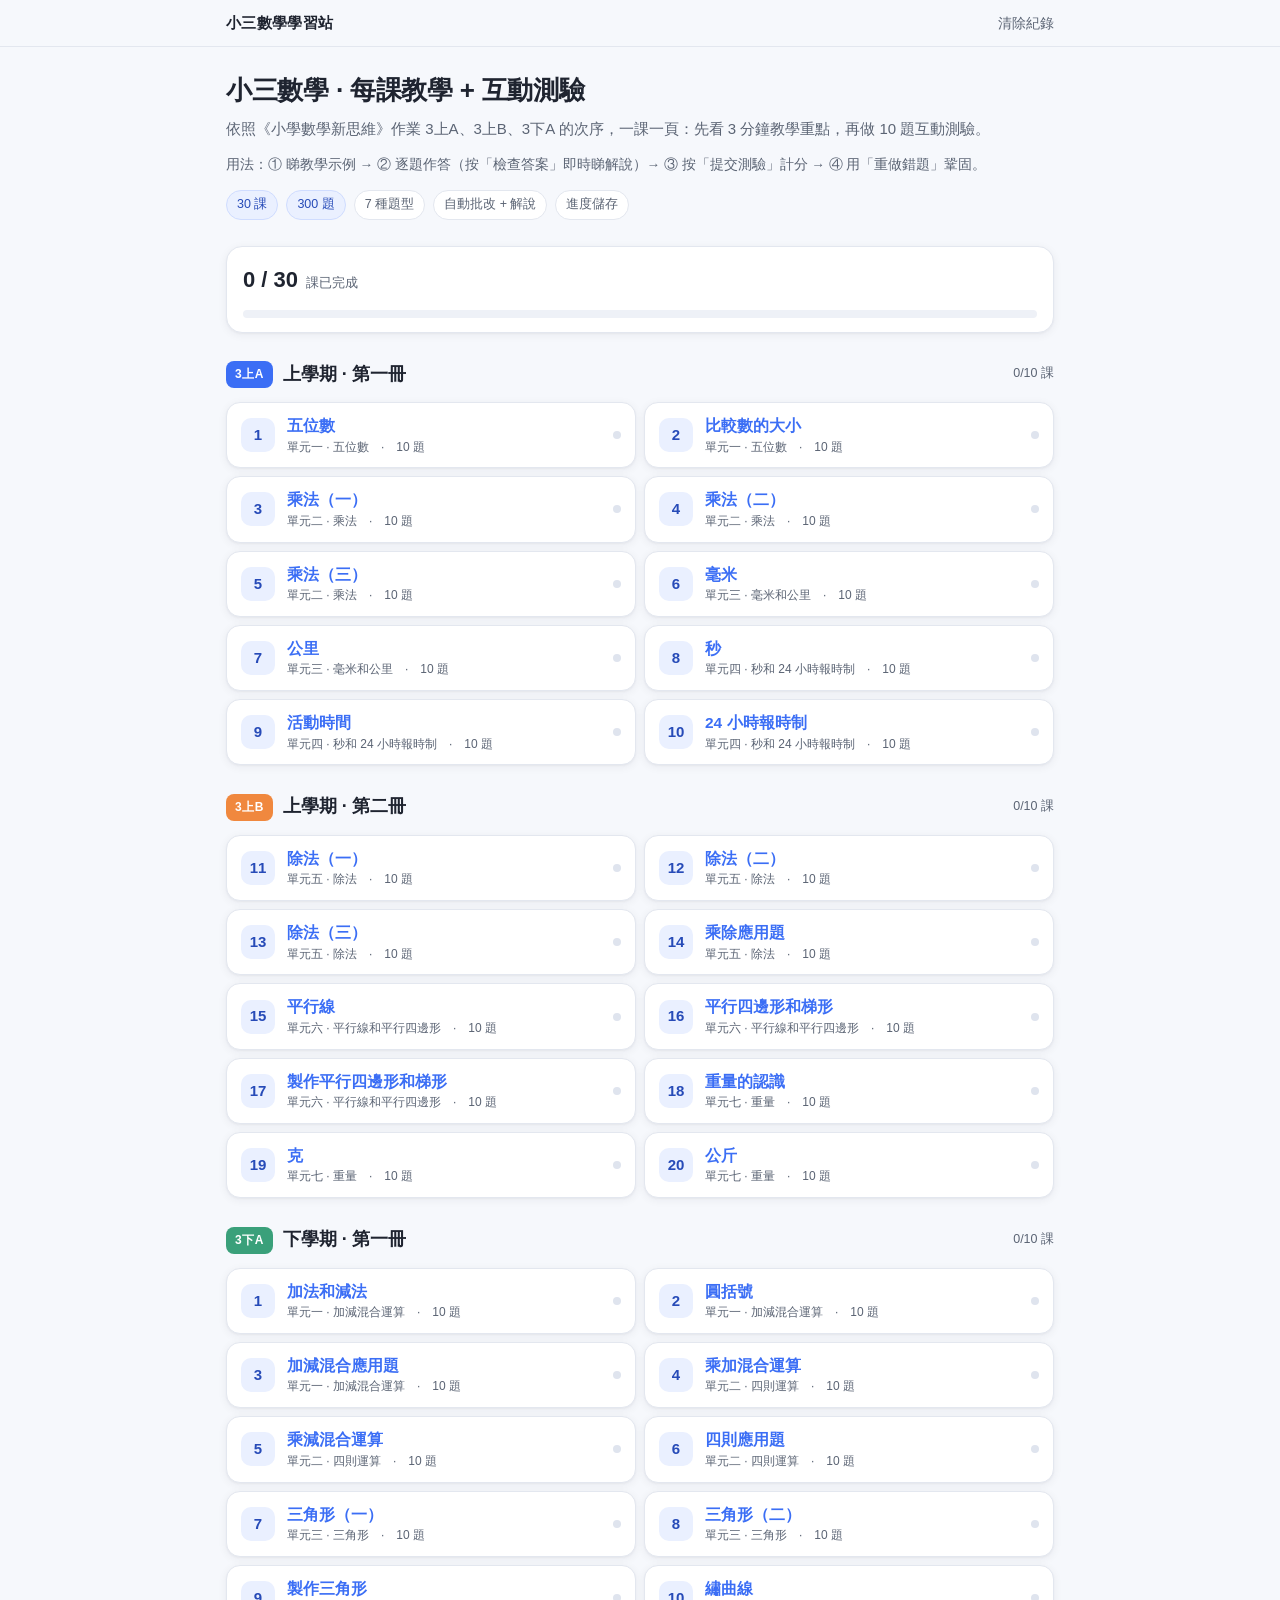
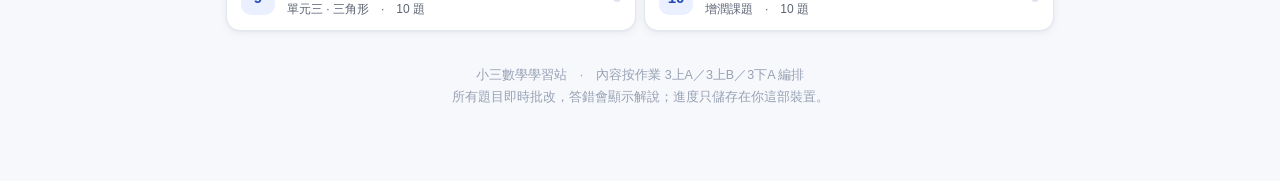
==== index.html @ 70c46300 "小三數學學習站：30 課教學 + 300 題互動測驗（3上A/3上B/3下A）" ====
<!DOCTYPE html>
<html lang="zh-Hant-HK">
<head>
<meta charset="utf-8">
<meta name="viewport" content="width=device-width, initial-scale=1, viewport-fit=cover">
<title>小三數學學習站｜3上A · 3上B · 3下A</title>
<meta name="description" content="跟住《小學數學新思維》3上A、3上B、3下A 每一課：簡單教學重點 ＋ 互動測驗（選擇、多選、填充、判斷、排序、配對、圖形題）。">
<meta name="theme-color" content="#f6f8fc">
<link rel="stylesheet" href="assets/style.css">
<link rel="icon" href="data:image/svg+xml,%3Csvg xmlns='http://www.w3.org/2000/svg' viewBox='0 0 64 64'%3E%3Crect width='64' height='64' rx='14' fill='%233b6ef5'/%3E%3Ctext x='32' y='44' font-size='34' text-anchor='middle' fill='%23fff' font-family='sans-serif' font-weight='bold'%3E3%3C/text%3E%3C/svg%3E">
</head>
<body data-page="hub">

<div class="topbar"><div class="inner">
  <span class="brandmini">小三數學學習站</span>
  <span class="spacer"></span>
  <a class="backlink" href="#" id="reset">清除紀錄</a>
</div></div>

<div class="wrap">
  <div class="hero">
    <h1>小三數學 · 每課教學 + 互動測驗</h1>
    <p>依照《小學數學新思維》作業 3上A、3上B、3下A 的次序，一課一頁：先看 3 分鐘教學重點，再做 10 題互動測驗。</p>
    <p style="margin-top:10px;font-size:13.5px">用法：① 睇教學示例 → ② 逐題作答（按「檢查答案」即時睇解說）→ ③ 按「提交測驗」計分 → ④ 用「重做錯題」鞏固。</p>
    <div class="badges">
      <span class="badge on">30 課</span>
      <span class="badge on">300 題</span>
      <span class="badge">7 種題型</span>
      <span class="badge">自動批改 + 解說</span>
      <span class="badge">進度儲存</span>
    </div>
  </div>

  <div id="hub"></div>

  <div class="footer">
    小三數學學習站　·　內容按作業 3上A／3上B／3下A 編排<br>
    所有題目即時批改，答錯會顯示解說；進度只儲存在你這部裝置。
  </div>
</div>

<script src="assets/app.js"></script>
<script src="data/book-a.js"></script>
<script src="data/book-b.js"></script>
<script src="data/book-c.js"></script>
</body>
</html>
---- assets/style.css ----
:root {
  --ink: #1f2430;
  --ink-soft: #5b6474;
  --line: #e3e7ef;
  --bg: #f6f8fc;
  --card: #ffffff;
  --brand: #3b6ef5;
  --brand-ink: #274bb8;
  --brand-soft: #eaf0ff;
  --ok: #17a673;
  --ok-soft: #e6f7f0;
  --bad: #e0483d;
  --bad-soft: #fdeceb;
  --warn: #d98a00;
  --warn-soft: #fff5e0;
  --r: 16px;
  --shadow: 0 2px 10px rgba(31, 36, 48, .06), 0 1px 2px rgba(31, 36, 48, .04);
}

* { box-sizing: border-box; -webkit-tap-highlight-color: transparent; }

html { -webkit-text-size-adjust: 100%; }

body {
  margin: 0;
  font-family: -apple-system, BlinkMacSystemFont, "PingFang HK", "Noto Sans TC", "Microsoft JhengHei", "Helvetica Neue", Arial, sans-serif;
  color: var(--ink);
  background: var(--bg);
  line-height: 1.75;
  font-size: 16px;
}

a { color: var(--brand); text-decoration: none; }

.wrap { max-width: 860px; margin: 0 auto; padding: 0 16px 72px; }

/* ---------- top bar ---------- */
.topbar {
  position: sticky; top: 0; z-index: 30;
  background: rgba(246, 248, 252, .92);
  backdrop-filter: saturate(180%) blur(12px);
  border-bottom: 1px solid var(--line);
}
.topbar .inner {
  max-width: 860px; margin: 0 auto; padding: 10px 16px;
  display: flex; align-items: center; gap: 10px;
}
.topbar .brandmini { font-weight: 800; font-size: 15px; letter-spacing: .02em; }
.topbar .spacer { flex: 1; }
.backlink { font-size: 14px; color: var(--ink-soft); }

/* ---------- hero ---------- */
.hero { padding: 26px 0 8px; }
.hero h1 { font-size: 26px; line-height: 1.35; margin: 0 0 8px; letter-spacing: -.01em; }
.hero p { margin: 0; color: var(--ink-soft); font-size: 15px; }
.hero .badges { display: flex; flex-wrap: wrap; gap: 8px; margin-top: 14px; }
.badge {
  font-size: 12.5px; padding: 3px 10px; border-radius: 999px;
  background: var(--card); border: 1px solid var(--line); color: var(--ink-soft);
}
.badge.on { background: var(--brand-soft); border-color: #cfdcff; color: var(--brand-ink); }

/* ---------- progress ---------- */
.overall {
  margin: 18px 0 6px; background: var(--card); border: 1px solid var(--line);
  border-radius: var(--r); padding: 14px 16px; box-shadow: var(--shadow);
}
.overall .row { display: flex; align-items: baseline; gap: 8px; }
.overall .big { font-size: 22px; font-weight: 800; }
.overall .sub { font-size: 13px; color: var(--ink-soft); }
.bar { height: 8px; border-radius: 999px; background: #eef1f7; overflow: hidden; margin-top: 10px; }
.bar > i { display: block; height: 100%; border-radius: 999px; background: linear-gradient(90deg, #3b6ef5, #4fc3a1); transition: width .4s ease; }

/* ---------- book sections ---------- */
.book { margin-top: 26px; }
.bookhead { display: flex; align-items: center; gap: 10px; margin-bottom: 12px; }
.booktag {
  font-size: 12px; font-weight: 800; letter-spacing: .04em;
  padding: 3px 9px; border-radius: 8px; color: #fff; background: var(--brand);
}
.booktag.b { background: #f0883e; }
.booktag.c { background: #3aa07a; }
.bookhead h2 { font-size: 18px; margin: 0; }
.bookhead .meta { font-size: 12.5px; color: var(--ink-soft); margin-left: auto; }

.lessons { display: grid; grid-template-columns: 1fr; gap: 8px; }
@media (min-width: 620px) { .lessons { grid-template-columns: 1fr 1fr; } }

.lesson {
  display: flex; align-items: center; gap: 12px;
  background: var(--card); border: 1px solid var(--line); border-radius: 14px;
  padding: 12px 14px; box-shadow: var(--shadow);
  transition: transform .12s ease, border-color .12s ease;
}
.lesson:active { transform: scale(.99); }
.lesson .num {
  flex: 0 0 34px; height: 34px; border-radius: 10px;
  display: grid; place-items: center; font-weight: 800; font-size: 15px;
  background: var(--brand-soft); color: var(--brand-ink);
}
.lesson .txt { min-width: 0; flex: 1; }
.lesson .t { display: block; font-weight: 700; font-size: 15.5px; line-height: 1.45; }
.lesson .u { display: block; font-size: 12px; color: var(--ink-soft); margin-top: 1px; line-height: 1.4; }
.lesson .score { font-size: 12px; font-weight: 700; color: var(--ink-soft); white-space: nowrap; }
.lesson .score.done { color: var(--ok); }
.lesson .dot { width: 8px; height: 8px; border-radius: 50%; background: #dfe4ee; }
.lesson .dot.done { background: var(--ok); }

/* ---------- lesson page ---------- */
.lessonhead { padding: 20px 0 6px; }
.lessonhead .unit { font-size: 12.5px; color: var(--brand-ink); font-weight: 700; letter-spacing: .03em; }
.lessonhead h1 { font-size: 25px; margin: 4px 0 10px; }
.goals { margin: 0; padding-left: 0; list-style: none; display: grid; gap: 6px; }
.goals li { font-size: 14px; color: var(--ink-soft); padding-left: 22px; position: relative; }
.goals li::before {
  content: ""; position: absolute; left: 4px; top: .62em;
  width: 7px; height: 7px; border-radius: 50%; background: #b9c8f2;
}

.card {
  background: var(--card); border: 1px solid var(--line);
  border-radius: var(--r); box-shadow: var(--shadow);
  padding: 16px 16px 14px; margin-top: 12px;
}
.card h3 {
  font-size: 16px; margin: 0 0 8px; display: flex; align-items: center; gap: 8px;
}
.card h3 .k {
  width: 22px; height: 22px; border-radius: 7px; flex: 0 0 auto;
  background: var(--brand-soft); color: var(--brand-ink);
  font-size: 12px; font-weight: 800; display: grid; place-items: center;
}
.card p { margin: 0 0 8px; font-size: 15px; }
.card p:last-child { margin-bottom: 0; }
.eg {
  margin-top: 10px; padding: 10px 12px; border-radius: 12px;
  background: #f7f9fe; border: 1px dashed #d7e0f5; font-size: 14.5px;
}
.eg b { color: var(--brand-ink); }
.tipbox {
  margin-top: 12px; padding: 12px 14px; border-radius: 12px; font-size: 14.5px;
  background: var(--warn-soft); border: 1px solid #f4e3bd; color: #7a5400;
}

/* formulas / sums */
.calc { font-variant-numeric: tabular-nums; font-family: "SF Mono", ui-monospace, Menlo, Consolas, monospace; }
.frac { display: inline-flex; flex-direction: column; vertical-align: middle; text-align: center; font-size: .92em; line-height: 1.15; }
.frac > span:first-child { border-bottom: 1.5px solid currentColor; padding: 0 .25em; }
.frac > span:last-child { padding: 0 .25em; }
.box { display: inline-block; min-width: 2.4em; border-bottom: 2px solid #c9d2e4; text-align: center; }

/* quiz */
.quizhead { display: flex; align-items: center; gap: 10px; margin: 30px 0 4px; }
.quizhead h2 { font-size: 19px; margin: 0; }
.quizhead .cnt { margin-left: auto; font-size: 13px; color: var(--ink-soft); }

.q {
  background: var(--card); border: 1px solid var(--line); border-radius: var(--r);
  box-shadow: var(--shadow); padding: 15px 15px 12px; margin-top: 12px;
  scroll-margin-top: 64px;
}
.q .qtop { display: flex; align-items: center; gap: 8px; margin-bottom: 6px; }
.q .qno {
  flex: 0 0 auto; font-size: 12px; font-weight: 800; color: var(--brand-ink);
  background: var(--brand-soft); border-radius: 7px; padding: 2px 7px;
}
.q .qtype { font-size: 11.5px; color: var(--ink-soft); border: 1px solid var(--line); border-radius: 999px; padding: 1px 8px; }
.q .qtext { font-size: 15.5px; margin: 2px 0 10px; }
.q .qtext .hl { background: #fff3c4; border-radius: 4px; padding: 0 2px; }
.opts { display: grid; gap: 8px; }
.opts.two { grid-template-columns: 1fr 1fr; }
.opt {
  display: flex; align-items: center; gap: 10px; width: 100%;
  text-align: left; font: inherit; font-size: 15px; color: inherit;
  background: #fbfcfe; border: 1.5px solid var(--line); border-radius: 12px;
  padding: 10px 12px; cursor: pointer; transition: all .12s ease;
}
.opt:active { transform: scale(.995); }
.opt .k {
  flex: 0 0 24px; height: 24px; border-radius: 7px; display: grid; place-items: center;
  font-size: 12.5px; font-weight: 800; background: #eef2fa; color: var(--ink-soft);
}
.opt.sel { border-color: var(--brand); background: var(--brand-soft); }
.opt.sel .k { background: var(--brand); color: #fff; }
.opt.ok { border-color: var(--ok); background: var(--ok-soft); }
.opt.ok .k { background: var(--ok); color: #fff; }
.opt.bad { border-color: var(--bad); background: var(--bad-soft); }
.opt.bad .k { background: var(--bad); color: #fff; }
.opt[disabled] { cursor: default; }
.opt svg { display: block; }

.figrid { display: grid; grid-template-columns: repeat(2, 1fr); gap: 8px; }
@media (min-width: 560px) { .figrid { grid-template-columns: repeat(4, 1fr); } }
.figopt {
  background: #fbfcfe; border: 1.5px solid var(--line); border-radius: 12px;
  padding: 6px; cursor: pointer; text-align: center; transition: all .12s ease;
}
.figopt .lab { font-size: 12.5px; font-weight: 800; color: var(--ink-soft); }
.figopt.sel { border-color: var(--brand); background: var(--brand-soft); }
.figopt.sel .lab { color: var(--brand-ink); }
.figopt.ok { border-color: var(--ok); background: var(--ok-soft); }
.figopt.bad { border-color: var(--bad); background: var(--bad-soft); }
.figopt svg { width: 100%; height: auto; }

.inputrow { display: flex; align-items: center; gap: 8px; flex-wrap: wrap; }
input.ans {
  font: inherit; font-size: 16px; padding: 9px 12px; width: 150px;
  border: 1.5px solid var(--line); border-radius: 10px; background: #fbfcfe; color: var(--ink);
}
input.ans:focus { outline: none; border-color: var(--brand); background: #fff; box-shadow: 0 0 0 3px var(--brand-soft); }
input.ans.ok { border-color: var(--ok); background: var(--ok-soft); }
input.ans.bad { border-color: var(--bad); background: var(--bad-soft); }
.unit { font-size: 15px; color: var(--ink-soft); }

.ordertray {
  display: flex; flex-wrap: wrap; gap: 8px; min-height: 46px;
  border: 1.5px dashed #cfd8ea; border-radius: 12px; padding: 8px; background: #fbfcfe;
}
.ordertray .slot { font-size: 12px; color: #a9b3c6; padding: 6px; }
.ordertray.filled { border-style: solid; }
.ochip {
  font: inherit; font-size: 14.5px; padding: 6px 12px; border-radius: 10px;
  border: 1.5px solid var(--line); background: #fff; cursor: pointer;
}
.ochip.sel { border-color: var(--brand); background: var(--brand-soft); color: var(--brand-ink); font-weight: 700; }
.ochip.ok { border-color: var(--ok); background: var(--ok-soft); }
.ochip.bad { border-color: var(--bad); background: var(--bad-soft); }
.ochip .pos {
  display: inline-grid; place-items: center; width: 18px; height: 18px; margin-right: 6px;
  border-radius: 50%; background: var(--brand); color: #fff; font-size: 11px; font-weight: 800;
}

.matchrow { display: grid; grid-template-columns: minmax(0, 1fr) minmax(0, 1.15fr); gap: 10px; align-items: center; margin-bottom: 8px; }
.matchrow .left { font-size: 15px; min-width: 0; }
.matchrow select {
  font: inherit; font-size: 14.5px; padding: 8px 10px; border-radius: 10px;
  border: 1.5px solid var(--line); background: #fbfcfe; color: var(--ink); width: 100%;
}
.matchrow select:focus { outline: none; border-color: var(--brand); }
.matchrow.ok select { border-color: var(--ok); background: var(--ok-soft); }
.matchrow.bad select { border-color: var(--bad); background: var(--bad-soft); }

.qfoot { display: flex; align-items: center; gap: 10px; margin-top: 12px; }
.btn {
  font: inherit; font-size: 14.5px; font-weight: 700; cursor: pointer;
  padding: 9px 16px; border-radius: 11px; border: 1.5px solid transparent;
}
.btn.primary { background: var(--brand); color: #fff; }
.btn.primary:active { background: var(--brand-ink); }
.btn.ghost { background: #fff; border-color: var(--line); color: var(--ink-soft); }
.btn.sm { font-size: 13.5px; padding: 7px 12px; }
.btn[disabled] { opacity: .5; cursor: default; }

.verdict { font-size: 14px; font-weight: 800; }
.verdict.ok { color: var(--ok); }
.verdict.bad { color: var(--bad); }
.why {
  margin-top: 10px; padding: 11px 13px; border-radius: 12px;
  background: #f5f8ff; border-left: 3px solid var(--brand);
  font-size: 14.5px; color: #33405a;
}
.why b { color: var(--brand-ink); }
.why.hide { display: none; }

/* result */
.result {
  margin-top: 14px; border-radius: var(--r); padding: 18px;
  background: linear-gradient(160deg, #eef3ff, #f6fbf8);
  border: 1px solid #dce6fb;
}
.result .big { font-size: 30px; font-weight: 800; letter-spacing: -.02em; }
.result .msg { font-size: 15px; margin-top: 2px; }
.result .break { display: flex; flex-wrap: wrap; gap: 8px; margin-top: 12px; }
.result .break span { font-size: 12.5px; background: #fff; border: 1px solid var(--line); border-radius: 999px; padding: 3px 10px; }
.result .acts { display: flex; flex-wrap: wrap; gap: 8px; margin-top: 14px; }

.floatbar {
  position: sticky; bottom: 0; z-index: 25; margin: 16px -16px -72px;
  padding: 10px 16px calc(10px + env(safe-area-inset-bottom));
  background: rgba(255, 255, 255, .94); border-top: 1px solid var(--line);
  backdrop-filter: blur(10px);
  display: flex; align-items: center; gap: 10px;
}
.floatbar .stat { font-size: 13.5px; color: var(--ink-soft); }
.floatbar .spacer { flex: 1; }

.navlesson { display: flex; gap: 10px; margin-top: 18px; }
.navlesson a, .navlesson span {
  flex: 1; text-align: center; font-size: 14px; padding: 11px 8px; border-radius: 12px;
  background: #fff; border: 1px solid var(--line); color: var(--ink-soft);
}
.navlesson a { color: var(--brand); font-weight: 700; }

.footer { text-align: center; font-size: 12.5px; color: #98a1b3; margin-top: 34px; }

@media print {
  .topbar, .floatbar, .navlesson, .qfoot .btn, .result .acts { display: none !important; }
  body { background: #fff; }
  .card, .q { break-inside: avoid; box-shadow: none; }
}
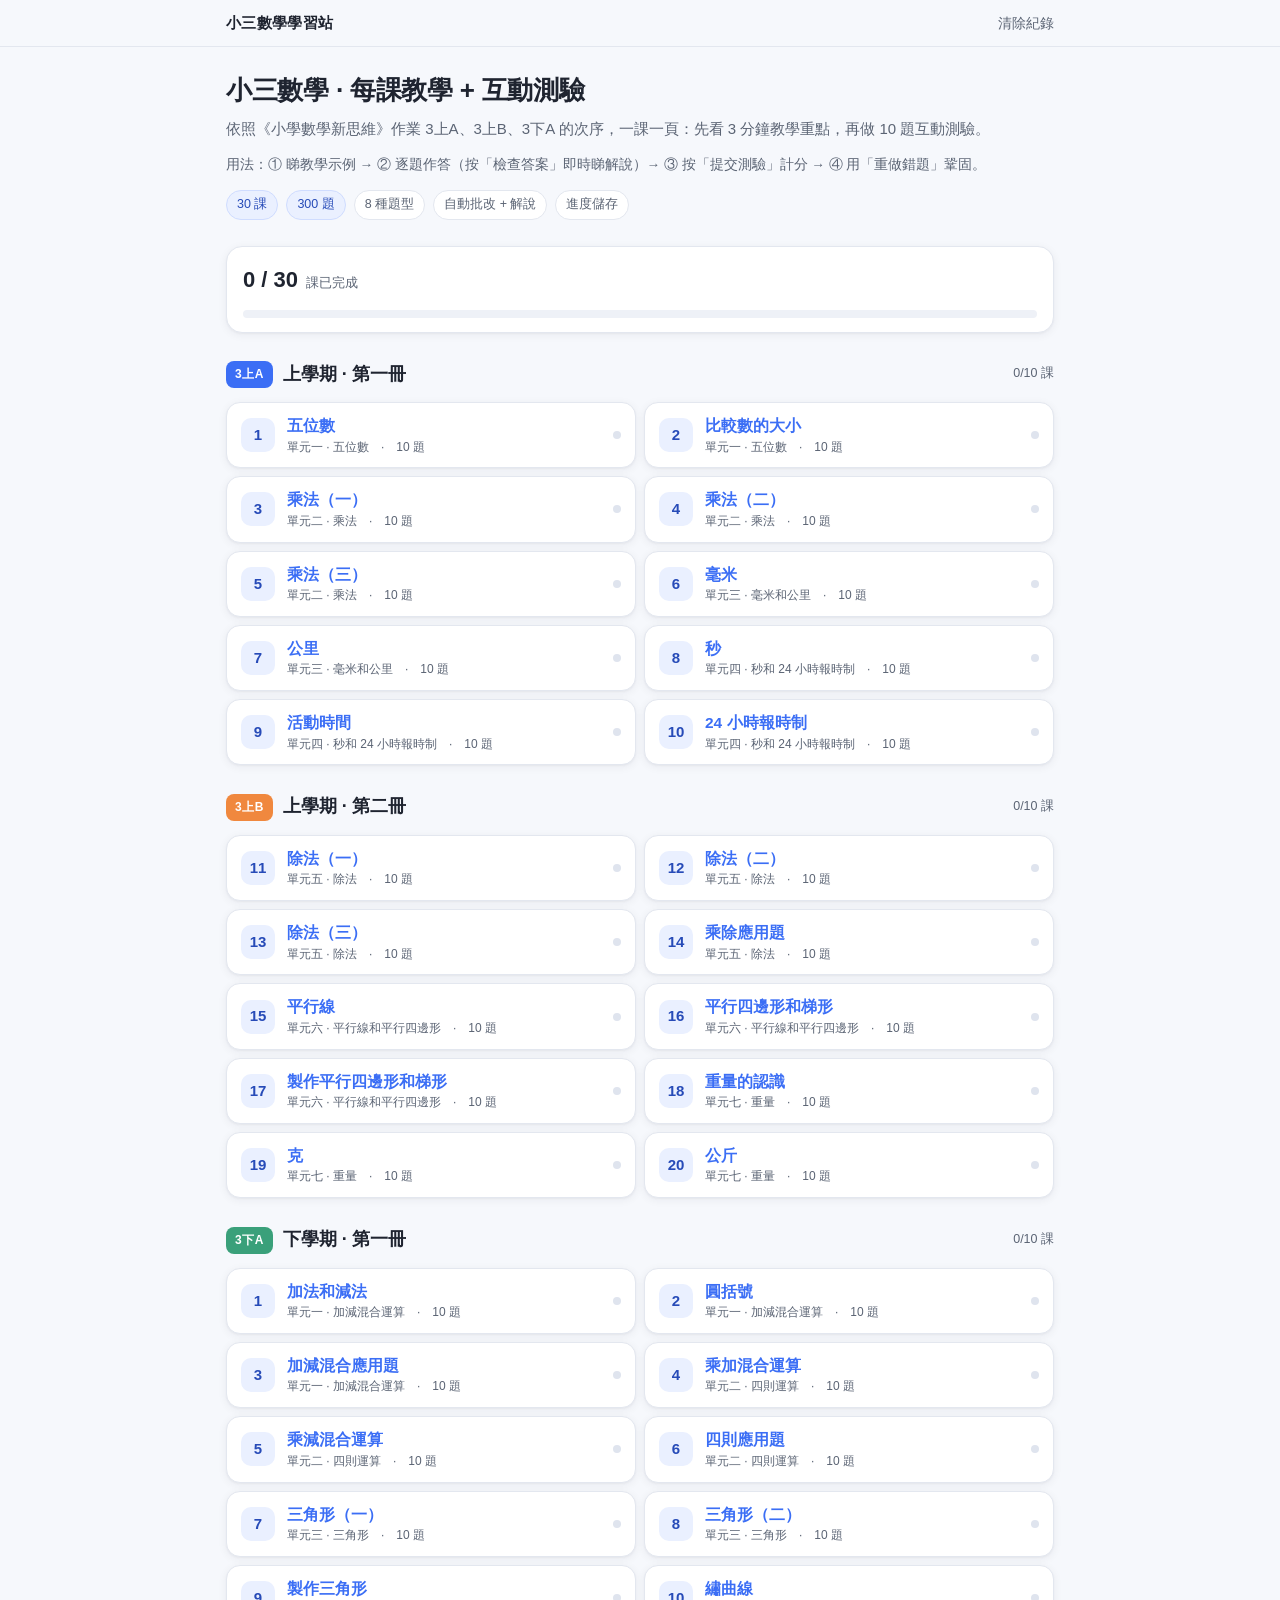
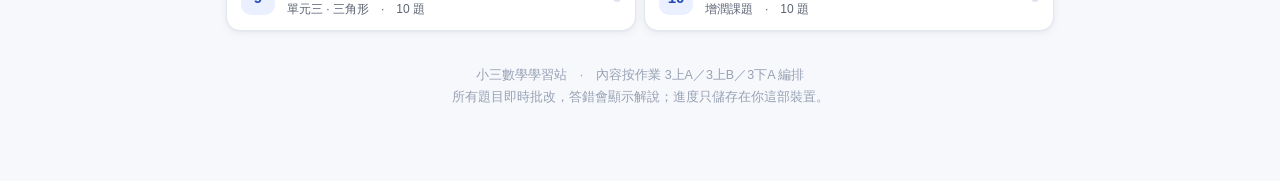
==== commit ad7c8261: "題型數目更正為 8 種，加入分享 meta" ====
--- a/index.html
+++ b/index.html
@@ -5,6 +5,9 @@
 <meta name="viewport" content="width=device-width, initial-scale=1, viewport-fit=cover">
 <title>小三數學學習站｜3上A · 3上B · 3下A</title>
 <meta name="description" content="跟住《小學數學新思維》3上A、3上B、3下A 每一課：簡單教學重點 ＋ 互動測驗（選擇、多選、填充、判斷、排序、配對、圖形題）。">
+<meta property="og:title" content="小三數學學習站｜30 課教學 + 互動測驗">
+<meta property="og:description" content="3上A / 3上B / 3下A 共 30 課，每課 3 分鐘教學重點＋10 題互動測驗，即時批改與解說。">
+<meta property="og:type" content="website">
 <meta name="theme-color" content="#f6f8fc">
 <link rel="stylesheet" href="assets/style.css">
 <link rel="icon" href="data:image/svg+xml,%3Csvg xmlns='http://www.w3.org/2000/svg' viewBox='0 0 64 64'%3E%3Crect width='64' height='64' rx='14' fill='%233b6ef5'/%3E%3Ctext x='32' y='44' font-size='34' text-anchor='middle' fill='%23fff' font-family='sans-serif' font-weight='bold'%3E3%3C/text%3E%3C/svg%3E">
@@ -25,7 +28,7 @@
     <div class="badges">
       <span class="badge on">30 課</span>
       <span class="badge on">300 題</span>
-      <span class="badge">7 種題型</span>
+      <span class="badge">8 種題型</span>
       <span class="badge">自動批改 + 解說</span>
       <span class="badge">進度儲存</span>
     </div>
